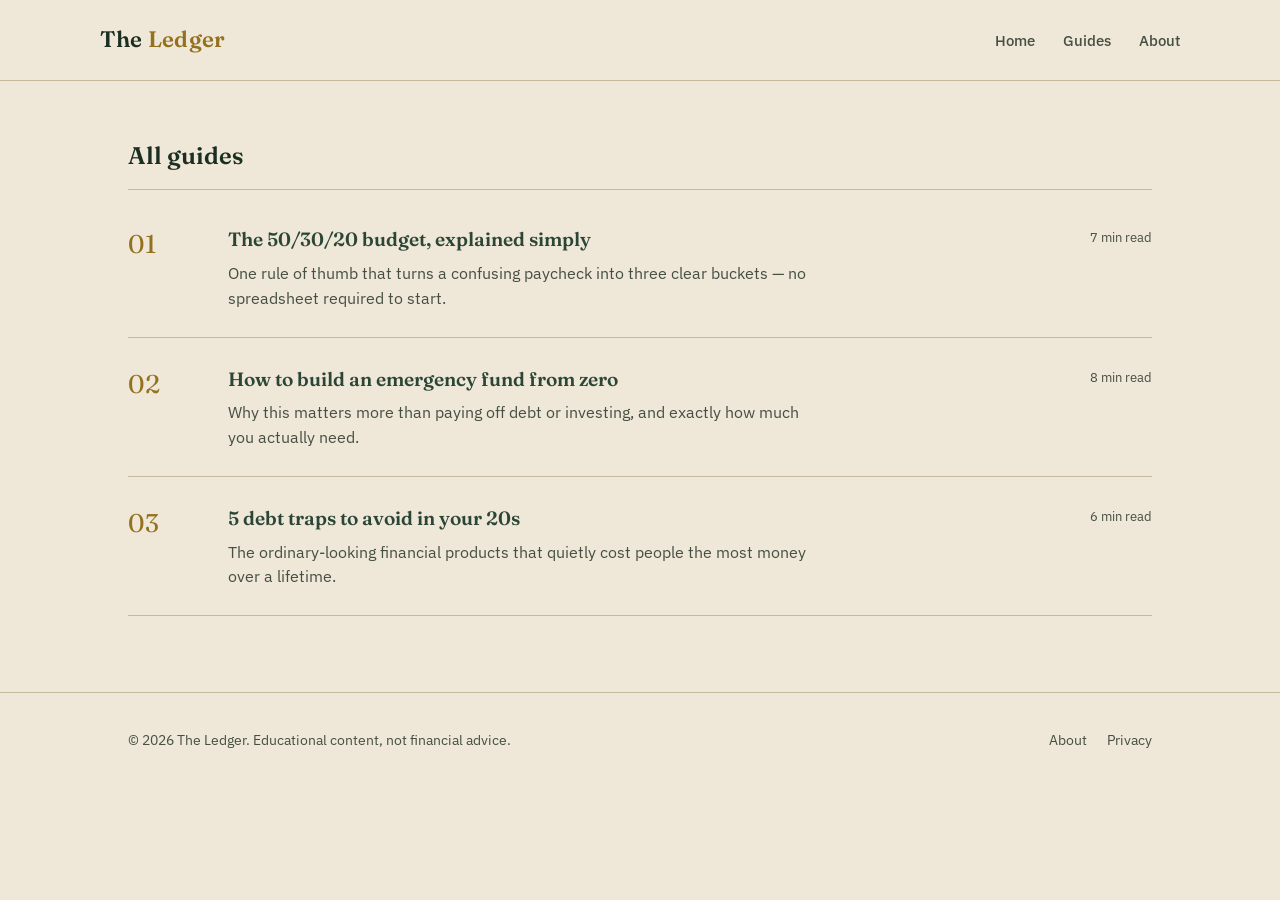
==== guides.html @ 955c0d42 "Add files via upload" ====
<!DOCTYPE html>
<html lang="en">
<head>
<meta charset="UTF-8">
<meta name="viewport" content="width=device-width, initial-scale=1.0">
<title>Guides — The Ledger</title>
<meta name="description" content="All guides on budgeting, saving, and debt from The Ledger.">
<link rel="stylesheet" href="styles.css">
</head>
<body>

<header class="site">
  <div class="wrap nav">
    <a href="index.html" class="brand">The <span>Ledger</span></a>
    <nav class="nav-links">
      <a href="index.html">Home</a>
      <a href="guides.html">Guides</a>
      <a href="about.html">About</a>
    </nav>
  </div>
</header>

<section class="section">
  <div class="wrap">
    <div class="section-head">
      <h2>All guides</h2>
    </div>

    <div class="guide-row">
      <div class="num">01</div>
      <div>
        <h3><a href="articles/50-30-20-budget.html">The 50/30/20 budget, explained simply</a></h3>
        <p>One rule of thumb that turns a confusing paycheck into three clear buckets — no spreadsheet required to start.</p>
      </div>
      <div class="tag">7 min read</div>
    </div>

    <div class="guide-row">
      <div class="num">02</div>
      <div>
        <h3><a href="articles/emergency-fund.html">How to build an emergency fund from zero</a></h3>
        <p>Why this matters more than paying off debt or investing, and exactly how much you actually need.</p>
      </div>
      <div class="tag">8 min read</div>
    </div>

    <div class="guide-row">
      <div class="num">03</div>
      <div>
        <h3><a href="articles/debt-traps.html">5 debt traps to avoid in your 20s</a></h3>
        <p>The ordinary-looking financial products that quietly cost people the most money over a lifetime.</p>
      </div>
      <div class="tag">6 min read</div>
    </div>
  </div>
</section>

<footer class="site">
  <div class="wrap footer-row">
    <div class="fine">© 2026 The Ledger. Educational content, not financial advice.</div>
    <div class="footer-links">
      <a href="about.html">About</a>
      <a href="privacy.html">Privacy</a>
    </div>
  </div>
</footer>

</body>
</html>
---- styles.css ----
@import url('https://fonts.googleapis.com/css2?family=Fraunces:ital,opsz,wght@0,9..144,400..700;1,9..144,400..600&family=IBM+Plex+Sans:wght@400;500;600&display=swap');

:root{
  --paper: #EFE7D8;
  --paper-2: #E6DCC5;
  --ink: #20281F;
  --ink-soft: #454F42;
  --forest: #2B4636;
  --forest-dark: #1B2E22;
  --gold: #93711F;
  --line: #C7BA9C;
  --clay: #8B5E3C;
  --white: #FBF8F1;
  --max: 1080px;
}

*{ box-sizing:border-box; }
html{ scroll-behavior:smooth; }
body{
  margin:0;
  background:var(--paper);
  color:var(--ink);
  font-family:'IBM Plex Sans', sans-serif;
  font-size:17px;
  line-height:1.6;
}

h1,h2,h3,.serif{
  font-family:'Fraunces', serif;
  color:var(--forest-dark);
  font-weight:600;
  margin:0;
}

a{ color:var(--forest); text-decoration:none; }
a:hover{ text-decoration:underline; }
a:focus-visible, button:focus-visible{ outline:2px solid var(--gold); outline-offset:3px; }

.wrap{ max-width:var(--max); margin:0 auto; padding:0 28px; }

/* ---------- Header ---------- */
header.site{
  border-bottom:1px solid var(--line);
  background:var(--paper);
}
.nav{
  display:flex;
  align-items:center;
  justify-content:space-between;
  padding:22px 0;
}
.brand{
  font-family:'Fraunces', serif;
  font-size:1.4rem;
  font-weight:600;
  color:var(--forest-dark);
  letter-spacing:0.01em;
}
.brand span{ color:var(--gold); }
.nav-links{ display:flex; gap:28px; }
.nav-links a{
  color:var(--ink-soft);
  font-size:0.95rem;
  font-weight:500;
}
.nav-links a:hover{ color:var(--forest-dark); }

/* ---------- Hero ---------- */
.hero{
  padding:64px 0 56px;
  border-bottom:1px solid var(--line);
}
.hero-grid{
  display:grid;
  grid-template-columns:1.1fr 0.9fr;
  gap:56px;
  align-items:center;
}
.hero h1{
  font-size:clamp(2.2rem, 4vw, 3.1rem);
  line-height:1.15;
  max-width:11ch;
}
.hero p.lede{
  margin-top:20px;
  font-size:1.1rem;
  color:var(--ink-soft);
  max-width:46ch;
}
.hero .cta{
  display:inline-block;
  margin-top:28px;
  background:var(--forest-dark);
  color:var(--white);
  padding:13px 24px;
  border-radius:2px;
  font-weight:500;
  font-size:0.98rem;
}
.hero .cta:hover{ background:var(--forest); text-decoration:none; }

/* ---------- Ledger table (hero visual) ---------- */
.ledger{
  background:var(--white);
  border:1px solid var(--line);
  padding:22px 24px;
}
.ledger-title{
  font-size:0.78rem;
  color:var(--ink-soft);
  letter-spacing:0.02em;
  margin-bottom:14px;
}
.ledger-row{
  display:flex;
  justify-content:space-between;
  padding:9px 0;
  border-bottom:1px dashed var(--line);
  font-size:0.95rem;
}
.ledger-row:last-child{ border-bottom:none; }
.ledger-row .amt{ font-variant-numeric:tabular-nums; color:var(--ink-soft); }
.ledger-row.total{ font-weight:600; color:var(--forest-dark); border-top:1px solid var(--ink); border-bottom:none; padding-top:12px; margin-top:4px;}

/* ---------- Section: featured guides ---------- */
.section{ padding:56px 0; }
.section-head{
  display:flex;
  justify-content:space-between;
  align-items:baseline;
  border-bottom:1px solid var(--line);
  padding-bottom:14px;
  margin-bottom:8px;
}
.section-head h2{ font-size:1.5rem; }
.section-head a{ font-size:0.9rem; }

.guide-row{
  display:grid;
  grid-template-columns:80px 1fr auto;
  gap:20px;
  align-items:start;
  padding:26px 0;
  border-bottom:1px solid var(--line);
}
.guide-row .num{
  font-family:'Fraunces', serif;
  font-size:1.6rem;
  color:var(--gold);
}
.guide-row h3{ font-size:1.2rem; margin-bottom:6px; }
.guide-row p{ color:var(--ink-soft); margin:0; max-width:60ch; font-size:0.97rem; }
.guide-row .tag{
  font-size:0.8rem;
  color:var(--ink-soft);
  white-space:nowrap;
  padding-top:4px;
}

/* ---------- Footer ---------- */
footer.site{
  border-top:1px solid var(--line);
  padding:36px 0;
  margin-top:20px;
}
.footer-row{
  display:flex;
  justify-content:space-between;
  align-items:center;
  flex-wrap:wrap;
  gap:12px;
}
.footer-row .fine{ color:var(--ink-soft); font-size:0.88rem; }
.footer-links{ display:flex; gap:20px; }
.footer-links a{ color:var(--ink-soft); font-size:0.88rem; }

/* ---------- Article page ---------- */
.article-head{ padding:56px 0 28px; border-bottom:1px solid var(--line); }
.article-head .kicker{ color:var(--gold); font-size:0.9rem; font-weight:500; margin-bottom:14px; }
.article-head h1{ font-size:clamp(2rem, 4vw, 2.7rem); max-width:20ch; line-height:1.18; }
.article-head .meta{ margin-top:16px; color:var(--ink-soft); font-size:0.92rem; }

.article-body{ padding:44px 0 64px; max-width:70ch; }
.article-body p{ margin:0 0 22px; color:var(--ink); }
.article-body h2{ font-size:1.5rem; margin:40px 0 16px; }
.article-body h3{ font-size:1.2rem; margin:30px 0 12px; }
.article-body ol, .article-body ul{ padding-left:22px; margin:0 0 22px; color:var(--ink); }
.article-body li{ margin-bottom:10px; }
.article-body .callout{
  background:var(--paper-2);
  border-left:3px solid var(--gold);
  padding:16px 20px;
  margin:28px 0;
  font-size:0.95rem;
  color:var(--ink-soft);
}
.article-body strong{ color:var(--forest-dark); }

.ad-slot{
  border:1px dashed var(--line);
  color:var(--ink-soft);
  font-size:0.82rem;
  text-align:center;
  padding:18px;
  margin:36px 0;
}

/* ---------- Simple pages (about/privacy) ---------- */
.page-body{ padding:56px 0 64px; max-width:68ch; }
.page-body h1{ font-size:2.2rem; margin-bottom:22px; }
.page-body p{ margin:0 0 20px; color:var(--ink); }

/* ---------- Responsive ---------- */
@media (max-width:820px){
  .hero-grid{ grid-template-columns:1fr; gap:32px; }
  .nav-links{ gap:18px; }
  .guide-row{ grid-template-columns:44px 1fr; }
  .guide-row .tag{ display:none; }
}
@media (max-width:520px){
  .nav-links{ display:none; }
}
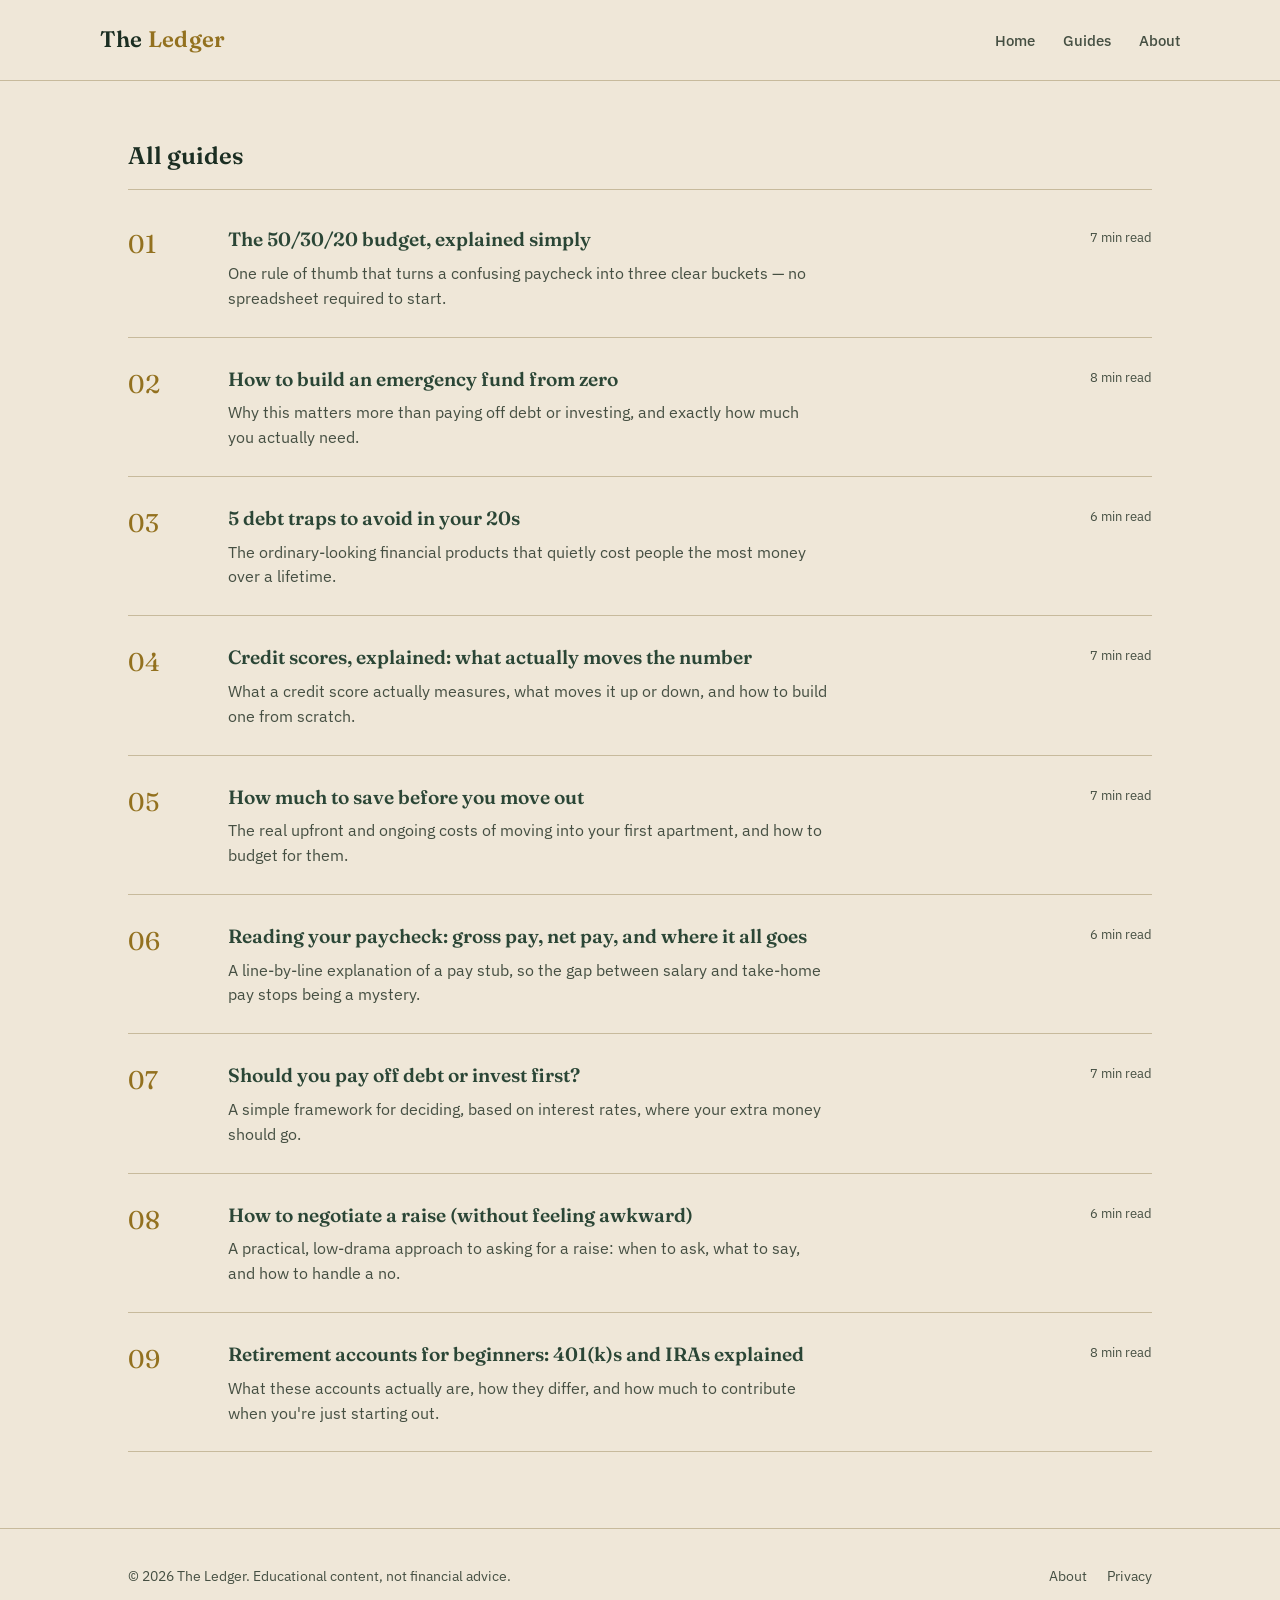
==== commit 31447875: "Add files via upload" ====
--- a/guides.html
+++ b/guides.html
@@ -52,6 +52,60 @@
       </div>
       <div class="tag">6 min read</div>
     </div>
+
+    <div class="guide-row">
+      <div class="num">04</div>
+      <div>
+        <h3><a href="articles/credit-score-basics.html">Credit scores, explained: what actually moves the number</a></h3>
+        <p>What a credit score actually measures, what moves it up or down, and how to build one from scratch.</p>
+      </div>
+      <div class="tag">7 min read</div>
+    </div>
+
+    <div class="guide-row">
+      <div class="num">05</div>
+      <div>
+        <h3><a href="articles/first-apartment-savings.html">How much to save before you move out</a></h3>
+        <p>The real upfront and ongoing costs of moving into your first apartment, and how to budget for them.</p>
+      </div>
+      <div class="tag">7 min read</div>
+    </div>
+
+    <div class="guide-row">
+      <div class="num">06</div>
+      <div>
+        <h3><a href="articles/paycheck-basics.html">Reading your paycheck: gross pay, net pay, and where it all goes</a></h3>
+        <p>A line-by-line explanation of a pay stub, so the gap between salary and take-home pay stops being a mystery.</p>
+      </div>
+      <div class="tag">6 min read</div>
+    </div>
+
+    <div class="guide-row">
+      <div class="num">07</div>
+      <div>
+        <h3><a href="articles/invest-or-pay-debt.html">Should you pay off debt or invest first?</a></h3>
+        <p>A simple framework for deciding, based on interest rates, where your extra money should go.</p>
+      </div>
+      <div class="tag">7 min read</div>
+    </div>
+
+    <div class="guide-row">
+      <div class="num">08</div>
+      <div>
+        <h3><a href="articles/negotiate-raise.html">How to negotiate a raise (without feeling awkward)</a></h3>
+        <p>A practical, low-drama approach to asking for a raise: when to ask, what to say, and how to handle a no.</p>
+      </div>
+      <div class="tag">6 min read</div>
+    </div>
+
+    <div class="guide-row">
+      <div class="num">09</div>
+      <div>
+        <h3><a href="articles/retirement-401k-basics.html">Retirement accounts for beginners: 401(k)s and IRAs explained</a></h3>
+        <p>What these accounts actually are, how they differ, and how much to contribute when you're just starting out.</p>
+      </div>
+      <div class="tag">8 min read</div>
+    </div>
   </div>
 </section>
 
